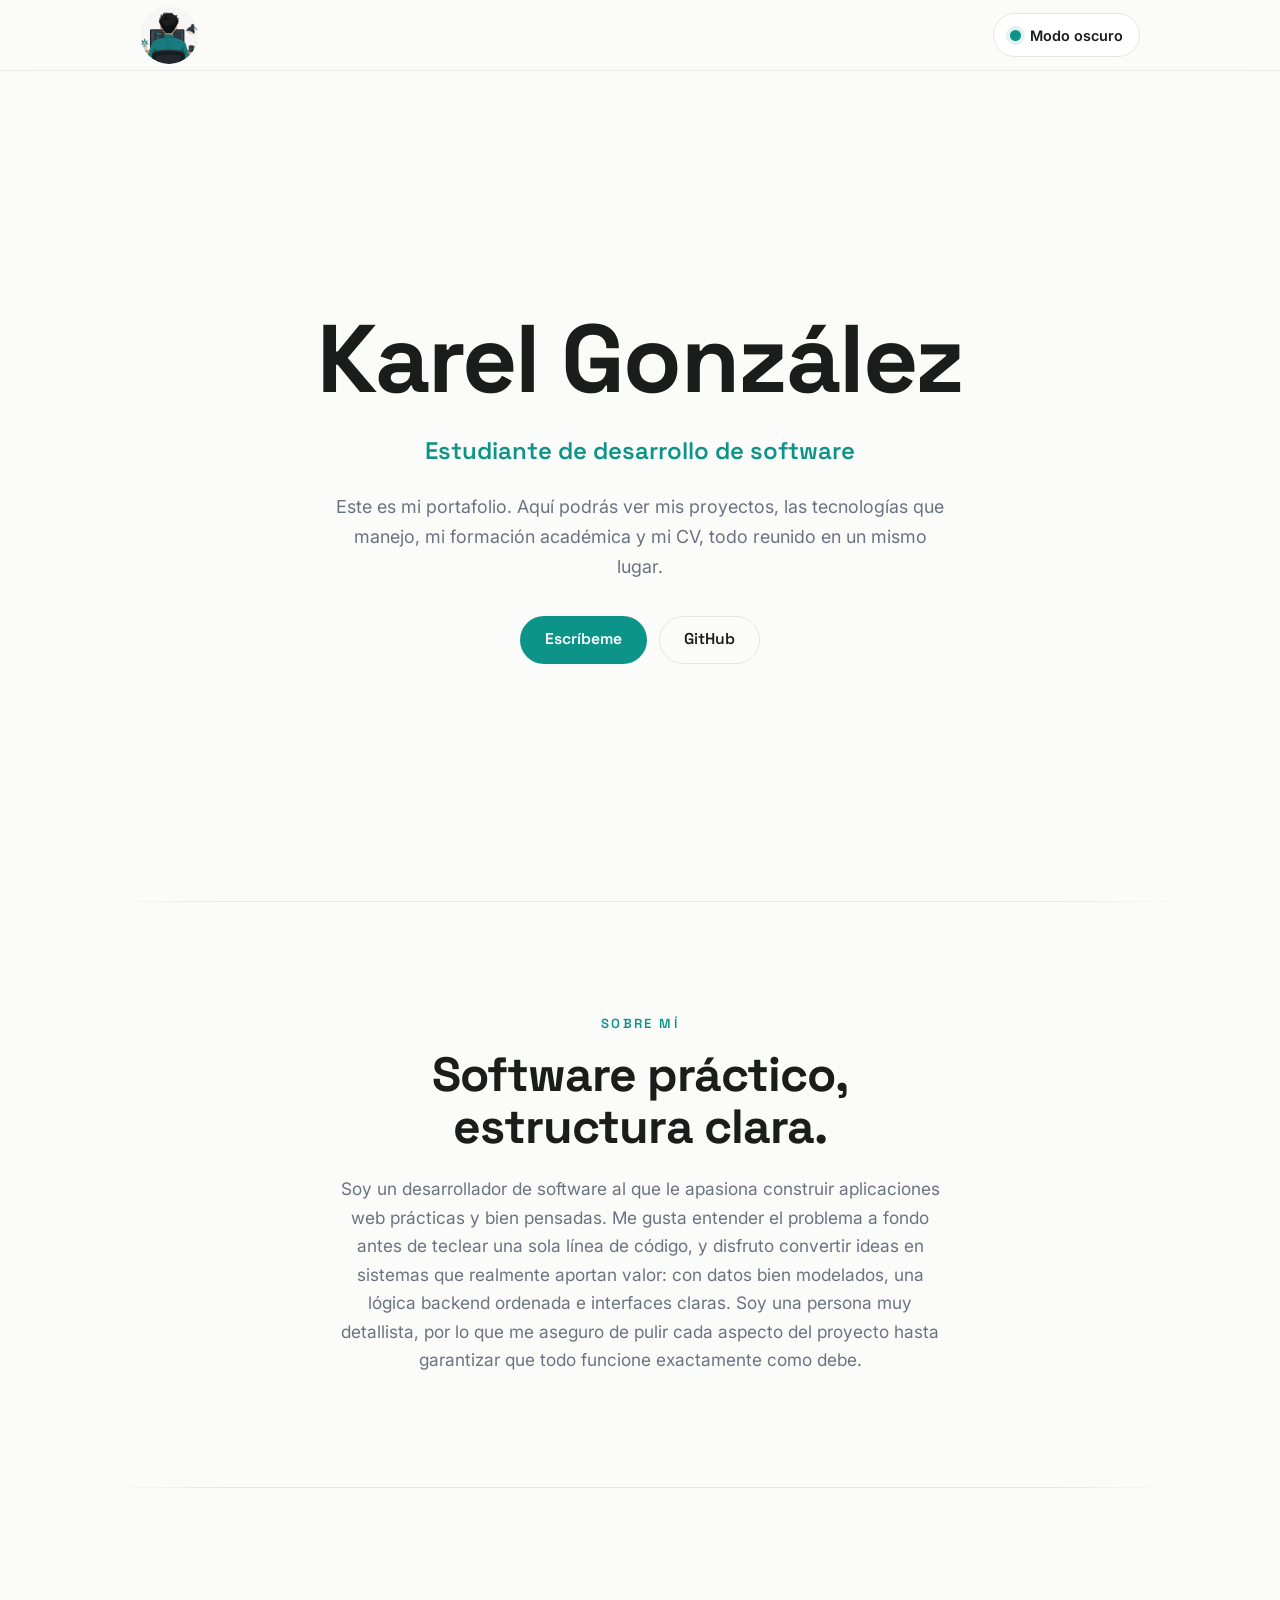
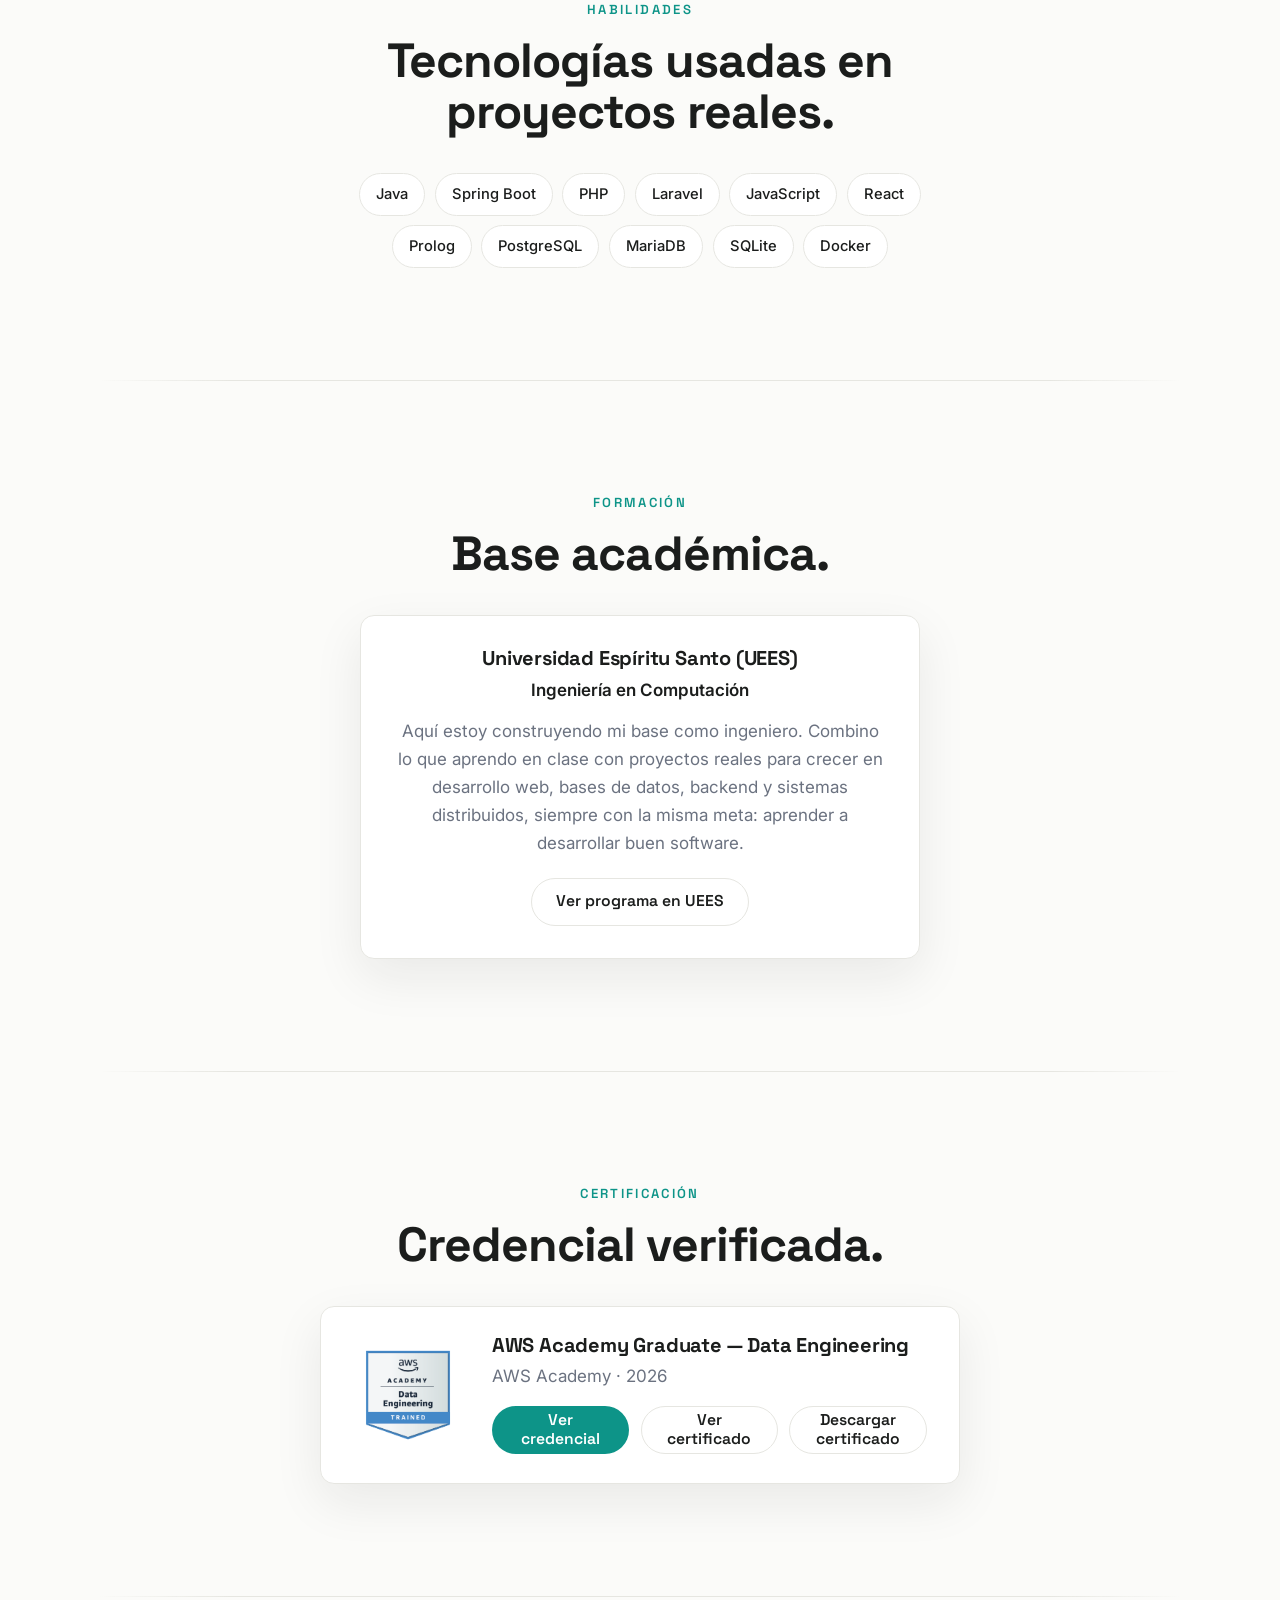
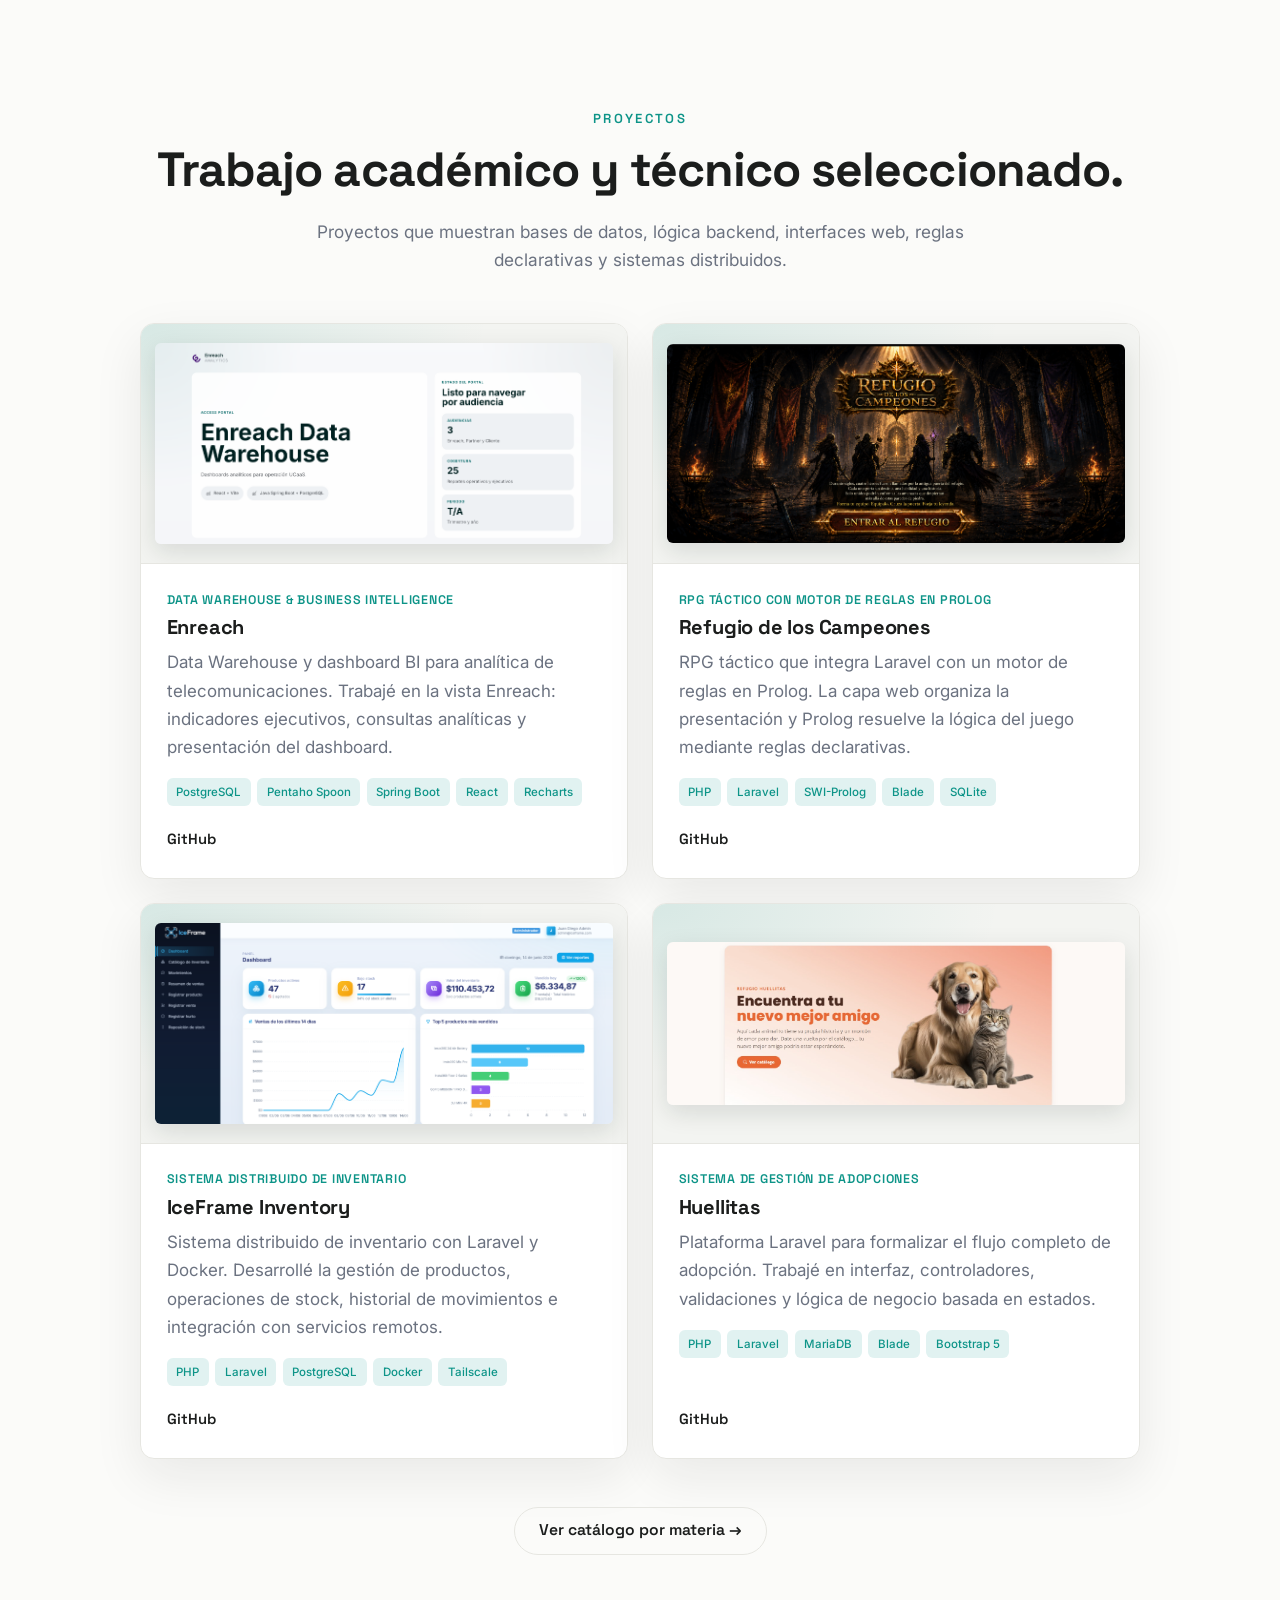
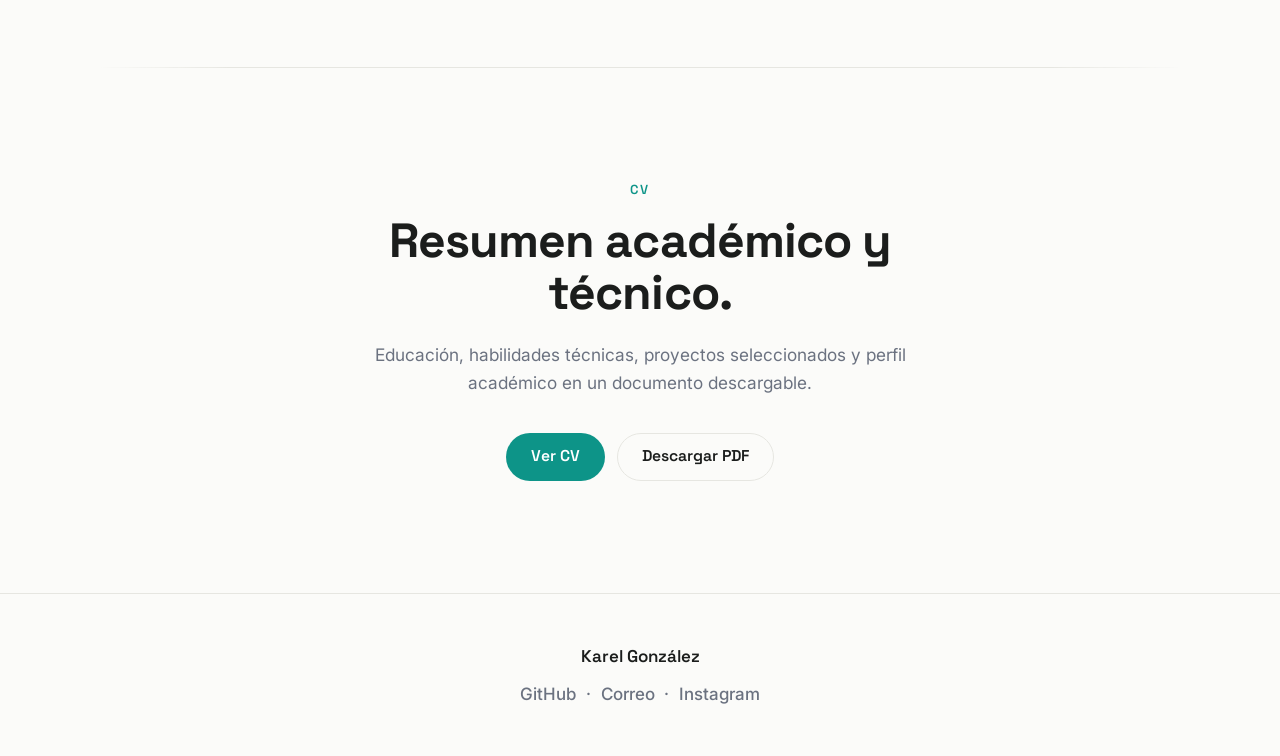
==== index.html @ 72ff8eb7 "Actualizar portafolio" ====
<!doctype html>
<html lang="es">
  <head>
    <meta charset="utf-8">
    <meta name="viewport" content="width=device-width, initial-scale=1">
    <meta
      name="description"
      content="Portafolio de Karel González, estudiante de desarrollo de software enfocado en aplicaciones web, bases de datos y lógica backend."
    >
    <title>Karel González — Portafolio</title>

    <link rel="canonical" href="https://karelgonzalezruiz.github.io/">
    <meta property="og:type" content="website">
    <meta property="og:title" content="Karel González — Portafolio">
    <meta
      property="og:description"
      content="Portafolio de Karel González, estudiante de desarrollo de software enfocado en aplicaciones web, bases de datos y lógica backend."
    >
    <meta property="og:url" content="https://karelgonzalezruiz.github.io/">
    <meta property="og:image" content="https://karelgonzalezruiz.github.io/img/logo-light.png">
    <meta name="twitter:card" content="summary">

    <link rel="preconnect" href="https://fonts.googleapis.com">
    <link rel="preconnect" href="https://fonts.gstatic.com" crossorigin>
    <link
      href="https://fonts.googleapis.com/css2?family=Inter:wght@400;500;600;700&family=Space+Grotesk:wght@500;600;700&display=swap"
      rel="stylesheet"
    >
    <link rel="icon" type="image/png" href="img/logo-light.png">
    <link rel="stylesheet" href="css/styles.css?v=20260621">
  </head>
  <body>
    <script>
      // Aplica el tema guardado antes de pintar para evitar el parpadeo (FOUC).
      (function () {
        var t = localStorage.getItem("theme");
        if (!t) t = window.matchMedia("(prefers-color-scheme: dark)").matches ? "dark" : "light";
        if (t === "dark") document.body.classList.add("dark-mode");
      })();
    </script>

    <div class="cursor-glow" aria-hidden="true"></div>

    <header class="site-header">
      <div class="wrap header-inner">
        <button class="site-logo" type="button" aria-label="Karel González — volver al inicio">
          <img class="logo-img logo-img--light" src="img/logo-light.png" alt="Avatar de Karel González" width="46" height="46">
          <img class="logo-img logo-img--dark" src="img/logo-dark.png" alt="" width="46" height="46" aria-hidden="true">
        </button>
        <button class="theme-toggle" type="button" aria-label="Cambiar tema" aria-pressed="false">
          <span class="theme-toggle__icon" aria-hidden="true"></span>
          <span class="theme-toggle__text">Modo oscuro</span>
        </button>
      </div>
    </header>

    <main id="top">
      <!-- HERO -->
      <section class="hero reveal" aria-labelledby="hero-title">
        <div class="wrap hero-inner">
          <h1 id="hero-title">Karel González</h1>
          <p class="hero-role">Estudiante de desarrollo de software</p>
          <p class="hero-lead">
            Este es mi portafolio. Aquí podrás ver mis proyectos, las tecnologías que manejo, mi
            formación académica y mi CV, todo reunido en un mismo lugar.
          </p>
          <div class="actions">
            <a class="btn btn--solid" href="https://mail.google.com/mail/?view=cm&fs=1&to=karelg2006@gmail.com&su=Contacto%20desde%20portafolio" target="_blank" rel="noreferrer">Escríbeme</a>
            <a class="btn btn--ghost" href="https://github.com/karelgonzalezruiz" target="_blank" rel="noreferrer">GitHub</a>
          </div>
        </div>
      </section>

      <!-- ABOUT -->
      <section class="section reveal" id="sobre-mi" aria-labelledby="about-title">
        <div class="wrap narrow center">
          <p class="kicker">Sobre mí</p>
          <h2 id="about-title">Software práctico, estructura clara.</h2>
          <p class="lead">
            Soy un desarrollador de software al que le apasiona construir aplicaciones web prácticas y
            bien pensadas. Me gusta entender el problema a fondo antes de teclear una sola línea de código,
            y disfruto convertir ideas en sistemas que realmente aportan valor: con datos bien modelados,
            una lógica backend ordenada e interfaces claras. Soy una persona muy detallista, por lo que me
            aseguro de pulir cada aspecto del proyecto hasta garantizar que todo funcione exactamente como debe.
          </p>
        </div>
      </section>

      <!-- SKILLS -->
      <section class="section reveal" id="habilidades" aria-labelledby="skills-title">
        <div class="wrap narrow center">
          <p class="kicker">Habilidades</p>
          <h2 id="skills-title">Tecnologías usadas en proyectos reales.</h2>
          <ul class="chips" aria-label="Habilidades técnicas">
            <li>Java</li>
            <li>Spring Boot</li>
            <li>PHP</li>
            <li>Laravel</li>
            <li>JavaScript</li>
            <li>React</li>
            <li>Prolog</li>
            <li>PostgreSQL</li>
            <li>MariaDB</li>
            <li>SQLite</li>
            <li>Docker</li>
          </ul>
        </div>
      </section>

      <!-- EDUCATION -->
      <section class="section reveal" id="formacion" aria-labelledby="education-title">
        <div class="wrap narrow center">
          <p class="kicker">Formación</p>
          <h2 id="education-title">Base académica.</h2>
          <article class="card edu-card">
            <h3>
              <a href="https://uees.edu.ec/grado/ingenieria/computacion/" target="_blank" rel="noreferrer">
                Universidad Espíritu Santo (UEES)
              </a>
            </h3>
            <p class="edu-degree">Ingeniería en Computación</p>
            <p class="muted">
              Aquí estoy construyendo mi base como ingeniero. Combino lo que aprendo en clase con
              proyectos reales para crecer en desarrollo web, bases de datos, backend y sistemas
              distribuidos, siempre con la misma meta: aprender a desarrollar buen software.
            </p>
            <a class="btn btn--ghost edu-link" href="https://uees.edu.ec/grado/ingenieria/computacion/" target="_blank" rel="noreferrer">
              Ver programa en UEES
            </a>
          </article>
        </div>
      </section>

      <!-- CERTIFICATIONS -->
      <section class="section reveal" id="certificaciones" aria-labelledby="cert-title">
        <div class="wrap narrow center">
          <p class="kicker">Certificación</p>
          <h2 id="cert-title">Credencial verificada.</h2>
          <article class="card cert-card">
            <img
              class="cert-badge"
              src="img/aws-badge.png"
              alt="Insignia AWS Academy Graduate — Data Engineering"
              loading="lazy"
            >
            <div class="cert-meta">
              <h3>AWS Academy Graduate — Data Engineering</h3>
              <p class="muted">AWS Academy · 2026</p>
              <div class="cert-actions">
                <a
                  class="btn btn--solid"
                  href="https://www.credly.com/badges/d2ea39f5-5790-429f-87a0-581896b690d8/public_url"
                  target="_blank"
                  rel="noreferrer"
                >Ver credencial</a>
                <a
                  class="btn btn--ghost"
                  href="certificado-aws.html"
                >Ver certificado</a>
                <a
                  class="btn btn--ghost"
                  href="docs/CertificadoAWS-Karel-Gonzalez.pdf"
                  download="CertificadoAWS-Karel-Gonzalez.pdf"
                  data-download
                >Descargar certificado</a>
              </div>
            </div>
          </article>
        </div>
      </section>

      <!-- PROJECTS -->
      <section class="section reveal" id="proyectos" aria-labelledby="projects-title">
        <div class="wrap center">
          <p class="kicker">Proyectos</p>
          <h2 id="projects-title">Trabajo académico y técnico seleccionado.</h2>
          <p class="lead lead--wide">
            Proyectos que muestran bases de datos, lógica backend, interfaces web, reglas declarativas
            y sistemas distribuidos.
          </p>

          <div class="projects">
            <article class="card project">
              <a class="project__media" href="https://github.com/juandifrost17/proyecto_bd2_enreach" target="_blank" rel="noreferrer">
                <img
                  src="img/enreach.png"
                  alt="Vista del sistema Enreach"
                  loading="lazy"
                >
              </a>
              <div class="project__body">
                <p class="project__label">Data Warehouse &amp; Business Intelligence</p>
                <h3>Enreach</h3>
                <p class="muted">
                  Data Warehouse y dashboard BI para analítica de telecomunicaciones. Trabajé en la vista
                  Enreach: indicadores ejecutivos, consultas analíticas y presentación del dashboard.
                </p>
                <ul class="stack">
                  <li>PostgreSQL</li>
                  <li>Pentaho Spoon</li>
                  <li>Spring Boot</li>
                  <li>React</li>
                  <li>Recharts</li>
                </ul>
                <div class="project__links">
                  <a href="https://github.com/juandifrost17/proyecto_bd2_enreach" target="_blank" rel="noreferrer">GitHub</a>
                </div>
              </div>
            </article>

            <article class="card project">
              <a class="project__media" href="https://github.com/karelgonzalezruiz/proyecto-refugio-de-campeones" target="_blank" rel="noreferrer">
                <img
                  src="img/refugio.png"
                  alt="Portada de Refugio de los Campeones"
                  loading="lazy"
                >
              </a>
              <div class="project__body">
                <p class="project__label">RPG táctico con motor de reglas en Prolog</p>
                <h3>Refugio de los Campeones</h3>
                <p class="muted">
                  RPG táctico que integra Laravel con un motor de reglas en Prolog. La capa web organiza la
                  presentación y Prolog resuelve la lógica del juego mediante reglas declarativas.
                </p>
                <ul class="stack">
                  <li>PHP</li>
                  <li>Laravel</li>
                  <li>SWI-Prolog</li>
                  <li>Blade</li>
                  <li>SQLite</li>
                </ul>
                <div class="project__links">
                  <a href="https://github.com/karelgonzalezruiz/proyecto-refugio-de-campeones" target="_blank" rel="noreferrer">GitHub</a>
                </div>
              </div>
            </article>

            <article class="card project">
              <a class="project__media" href="https://github.com/karelgonzalezruiz/proyecto-iceframe-app-inventario" target="_blank" rel="noreferrer">
                <img
                  src="img/iceframe.png"
                  alt="Dashboard de IceFrame Inventory"
                  loading="lazy"
                >
              </a>
              <div class="project__body">
                <p class="project__label">Sistema distribuido de inventario</p>
                <h3>IceFrame Inventory</h3>
                <p class="muted">
                  Sistema distribuido de inventario con Laravel y Docker. Desarrollé la gestión de productos,
                  operaciones de stock, historial de movimientos e integración con servicios remotos.
                </p>
                <ul class="stack">
                  <li>PHP</li>
                  <li>Laravel</li>
                  <li>PostgreSQL</li>
                  <li>Docker</li>
                  <li>Tailscale</li>
                </ul>
                <div class="project__links">
                  <a href="https://github.com/karelgonzalezruiz/proyecto-iceframe-app-inventario" target="_blank" rel="noreferrer">GitHub</a>
                </div>
              </div>
            </article>

            <article class="card project">
              <a class="project__media" href="https://github.com/jdsotomayorjimenez/proyecto-ldp-huellitas" target="_blank" rel="noreferrer">
                <img src="img/huellitas.png" alt="Landing page de Huellitas" loading="lazy">
              </a>
              <div class="project__body">
                <p class="project__label">Sistema de gestión de adopciones</p>
                <h3>Huellitas</h3>
                <p class="muted">
                  Plataforma Laravel para formalizar el flujo completo de adopción. Trabajé en interfaz,
                  controladores, validaciones y lógica de negocio basada en estados.
                </p>
                <ul class="stack">
                  <li>PHP</li>
                  <li>Laravel</li>
                  <li>MariaDB</li>
                  <li>Blade</li>
                  <li>Bootstrap 5</li>
                </ul>
                <div class="project__links">
                  <a href="https://github.com/jdsotomayorjimenez/proyecto-ldp-huellitas" target="_blank" rel="noreferrer">GitHub</a>
                </div>
              </div>
            </article>
          </div>

          <div class="actions actions--center catalog-cta">
            <a class="btn btn--ghost" href="catalogo.html">Ver catálogo por materia &rarr;</a>
          </div>
        </div>
      </section>

      <!-- RESUME -->
      <section class="section reveal" id="cv" aria-labelledby="resume-title">
        <div class="wrap narrow center">
          <p class="kicker">CV</p>
          <h2 id="resume-title">Resumen académico y técnico.</h2>
          <p class="lead">
            Educación, habilidades técnicas, proyectos seleccionados y perfil académico en un documento descargable.
          </p>
          <div class="actions actions--center">
            <a class="btn btn--solid" href="cv.html">Ver CV</a>
            <a class="btn btn--ghost" href="docs/CV-Karel-Gonzalez.pdf" download="CV-Karel-Gonzalez.pdf" data-download>Descargar PDF</a>
          </div>
        </div>
      </section>
    </main>

    <footer class="site-footer">
      <div class="wrap footer-inner center">
        <p class="footer-name">Karel González</p>
        <nav class="footer-nav" aria-label="Enlaces del pie de página">
          <a href="https://github.com/karelgonzalezruiz" target="_blank" rel="noreferrer">GitHub</a>
          <span aria-hidden="true">·</span>
          <a href="https://mail.google.com/mail/?view=cm&fs=1&to=karelg2006@gmail.com&su=Contacto%20desde%20portafolio" target="_blank" rel="noreferrer">Correo</a>
          <span aria-hidden="true">·</span>
          <a href="https://www.instagram.com/karel_lgr" target="_blank" rel="noreferrer">Instagram</a>
        </nav>
      </div>
    </footer>

    <script src="js/main.js?v=20260621"></script>
  </body>
</html>
---- css/styles.css ----
/* ============================================================
   Karel González — Portafolio
   Una sola idea: centrado, limpio, un acento. Light / Dark.
   ============================================================ */

:root {
  color-scheme: light;
  --bg: #fbfbf9;
  --surface: #ffffff;
  --surface-2: #f3f4f1;
  --text: #1b1d1c;
  --muted: #6b7280;
  --border: #e6e6e1;
  --accent: #0d9488;
  --accent-soft: rgba(13, 148, 136, 0.12);
  --on-accent: #ffffff;
  --shadow: 0 18px 50px rgba(20, 30, 28, 0.08);
  --radius: 14px;
  --maxw: 1080px;
  --narrow: 720px;
  --font-body: "Inter", ui-sans-serif, system-ui, -apple-system, "Segoe UI", sans-serif;
  --font-head: "Space Grotesk", var(--font-body);
}

body.dark-mode {
  color-scheme: dark;
  --bg: #0a192f;
  --surface: #112240;
  --surface-2: #0f1f3d;
  --text: #e6f1ff;
  --muted: #8892b0;
  --border: #233554;
  --accent: #64ffda;
  --accent-soft: rgba(100, 255, 218, 0.12);
  --on-accent: #0a192f;
  --shadow: 0 22px 60px rgba(0, 0, 0, 0.42);
}

* { box-sizing: border-box; }

html { scroll-behavior: smooth; }

body {
  margin: 0;
  min-width: 320px;
  background: var(--bg);
  color: var(--text);
  font-family: var(--font-body);
  font-size: 17px;
  line-height: 1.65;
  -webkit-font-smoothing: antialiased;
  transition: background-color 220ms ease, color 220ms ease;
}

a { color: inherit; text-decoration: none; }
img { display: block; max-width: 100%; }

/* Resplandor que sigue el cursor (fondo) */
.cursor-glow {
  position: fixed;
  top: 0;
  left: 0;
  z-index: -1;
  width: 620px;
  height: 620px;
  border-radius: 50%;
  pointer-events: none;
  opacity: 0;
  transform: translate(-50%, -50%);
  background: radial-gradient(circle, color-mix(in srgb, var(--accent) 22%, transparent), transparent 62%);
  transition: opacity 400ms ease;
}

body.dark-mode .cursor-glow {
  background: radial-gradient(circle, color-mix(in srgb, var(--accent) 16%, transparent), transparent 62%);
}

:focus-visible {
  outline: 3px solid var(--accent);
  outline-offset: 3px;
  border-radius: 4px;
}

/* ---------- Layout helpers ---------- */
.wrap {
  width: 100%;
  max-width: var(--maxw);
  margin-inline: auto;
  padding-inline: clamp(1.2rem, 5vw, 2.5rem);
}

.narrow { max-width: var(--narrow); }

.center { text-align: center; }
.center .actions { justify-content: center; }

.section {
  position: relative;
  padding: clamp(4rem, 9vw, 7rem) 0;
}

/* Línea divisoria centrada entre secciones */
.section::before {
  content: "";
  position: absolute;
  top: 0;
  left: 50%;
  transform: translateX(-50%);
  width: min(calc(100% - 2.4rem), var(--maxw));
  height: 1px;
  background: linear-gradient(90deg, transparent, var(--border) 12%, var(--border) 88%, transparent);
}

/* ---------- Typography ---------- */
h1, h2, h3 {
  font-family: var(--font-head);
  font-weight: 700;
  line-height: 1.08;
  letter-spacing: -0.02em;
  margin: 0;
}

h1 { font-size: clamp(3rem, 9vw, 6rem); }
h2 { font-size: clamp(2rem, 4.5vw, 3rem); }
h3 { font-size: 1.25rem; letter-spacing: -0.01em; }

.kicker {
  margin: 0 0 0.9rem;
  color: var(--accent);
  font-family: var(--font-head);
  font-size: 0.82rem;
  font-weight: 600;
  letter-spacing: 0.18em;
  text-transform: uppercase;
}

.lead {
  max-width: 56ch;
  margin: 1.4rem auto 0;
  color: var(--muted);
  font-size: 1.08rem;
}

.lead--wide { max-width: 62ch; }
.muted { color: var(--muted); margin: 0; }

.edu-link { margin-top: 1.3rem; }

.edu-card h3 a:hover { color: var(--accent); }

/* ---------- Header ---------- */
.site-header {
  position: sticky;
  top: 0;
  z-index: 30;
  background: color-mix(in srgb, var(--bg) 82%, transparent);
  backdrop-filter: blur(14px);
  border-bottom: 1px solid color-mix(in srgb, var(--border) 75%, transparent);
}

.header-inner {
  display: flex;
  align-items: center;
  justify-content: space-between;
  min-height: 70px;
}

.site-logo {
  display: inline-grid;
  place-items: center;
  width: 58px;
  height: 58px;
  padding: 0;
  border-radius: 50%;
  border: none;
  background: transparent;
  overflow: hidden;
  cursor: pointer;
  transition: transform 160ms ease, box-shadow 160ms ease;
}

.logo-img {
  width: 100%;
  height: 100%;
  object-fit: cover;
  display: block;
}

.logo-img--dark { display: none; }

body.dark-mode .logo-img--light { display: none; }
body.dark-mode .logo-img--dark { display: block; }

.site-logo:hover {
  transform: translateY(-2px);
  box-shadow: 0 0 0 3px var(--accent-soft), var(--shadow);
}

.theme-toggle {
  display: inline-flex;
  align-items: center;
  gap: 9px;
  min-height: 44px;
  padding: 0 16px;
  border-radius: 999px;
  border: 1px solid var(--border);
  background: var(--surface);
  color: var(--text);
  font-family: var(--font-body);
  font-size: 0.9rem;
  font-weight: 600;
  cursor: pointer;
  transition: border-color 160ms ease, color 160ms ease;
}

.theme-toggle:hover { border-color: var(--accent); color: var(--accent); }

.theme-toggle__icon {
  width: 11px;
  height: 11px;
  border-radius: 50%;
  background: var(--accent);
  box-shadow: 0 0 0 4px var(--accent-soft);
}

/* ---------- Hero ---------- */
.hero {
  min-height: calc(100vh - 70px);
  display: flex;
  align-items: center;
  padding: clamp(3rem, 8vw, 6rem) 0;
}

.hero-inner {
  display: flex;
  flex-direction: column;
  align-items: center;
  text-align: center;
}

.hero-role {
  margin: 1.2rem 0 0;
  color: var(--accent);
  font-family: var(--font-head);
  font-size: clamp(1.1rem, 2.4vw, 1.5rem);
  font-weight: 600;
}

.hero-lead {
  max-width: 56ch;
  margin: 1.4rem 0 0;
  color: var(--muted);
  font-size: 1.12rem;
}

/* ---------- Buttons ---------- */
.actions {
  display: flex;
  flex-wrap: wrap;
  gap: 0.8rem;
  margin-top: 2.2rem;
}

.actions--center { justify-content: center; }

.btn {
  display: inline-flex;
  align-items: center;
  justify-content: center;
  min-height: 48px;
  padding: 0 1.5rem;
  border-radius: 999px;
  font-family: var(--font-head);
  font-weight: 600;
  font-size: 0.98rem;
  border: 1px solid transparent;
  cursor: pointer;
  transition: transform 160ms ease, background-color 160ms ease, color 160ms ease, border-color 160ms ease;
}

.btn--solid {
  background: var(--accent);
  color: var(--on-accent);
}

.btn--solid:hover { transform: translateY(-2px); filter: brightness(1.05); }

.btn--ghost {
  background: transparent;
  border-color: var(--border);
  color: var(--text);
}

.btn--ghost:hover {
  border-color: var(--accent);
  color: var(--accent);
  transform: translateY(-2px);
}

/* ---------- Cards (shared) ---------- */
.card {
  border: 1px solid var(--border);
  border-radius: var(--radius);
  background: var(--surface);
  box-shadow: var(--shadow);
}

/* ---------- Education ---------- */
.edu-card {
  margin: 2.2rem auto 0;
  max-width: 560px;
  padding: 2rem;
}

.edu-degree { margin: 0.4rem 0 0.8rem; color: var(--text); font-weight: 600; }

/* ---------- Skills ---------- */
.chips {
  display: flex;
  flex-wrap: wrap;
  justify-content: center;
  gap: 0.6rem;
  margin: 2.2rem 0 0;
  padding: 0;
  list-style: none;
}

.chips li {
  padding: 0.5rem 1rem;
  border: 1px solid var(--border);
  border-radius: 999px;
  background: var(--surface);
  color: var(--text);
  font-size: 0.92rem;
  font-weight: 500;
  transition: border-color 160ms ease, color 160ms ease, transform 160ms ease;
}

.chips li:hover {
  border-color: var(--accent);
  color: var(--accent);
  transform: translateY(-2px);
}

/* ---------- Certification ---------- */
.cert-card {
  display: flex;
  align-items: center;
  gap: 1.8rem;
  max-width: 760px;
  margin: 2.2rem auto 0;
  padding: 1.8rem 2rem;
  text-align: left;
}

.cert-badge { width: 110px; height: auto; flex-shrink: 0; }

.cert-meta h3 { margin-bottom: 0.3rem; }

.cert-actions {
  display: grid;
  grid-template-columns: repeat(3, minmax(0, 1fr));
  justify-content: center;
  gap: 0.7rem;
  width: 100%;
  max-width: 620px;
  margin-top: 1rem;
}

.cert-actions .btn {
  width: 100%;
  min-width: 0;
  padding-inline: 1rem;
  text-align: center;
  line-height: 1.2;
  white-space: normal;
}

/* ---------- Projects ---------- */
.projects {
  display: grid;
  grid-template-columns: repeat(2, 1fr);
  gap: 1.5rem;
  margin-top: 3rem;
  text-align: left;
}

.project {
  display: flex;
  flex-direction: column;
  overflow: hidden;
  transition: transform 200ms ease, border-color 200ms ease, box-shadow 200ms ease;
}

.project:hover {
  transform: translateY(-4px);
  border-color: color-mix(in srgb, var(--accent) 50%, var(--border));
}

.project__media {
  display: grid;
  place-items: center;
  height: 240px;
  padding: 14px;
  overflow: hidden;
  background:
    radial-gradient(130% 130% at 0% 0%, var(--accent-soft), transparent 55%),
    var(--surface-2);
  border-bottom: 1px solid var(--border);
}

.project__media img {
  max-width: 100%;
  max-height: 100%;
  width: auto;
  height: auto;
  border-radius: 6px;
  box-shadow: 0 8px 24px rgba(20, 30, 28, 0.12);
  transition: transform 320ms ease;
}

.project:hover .project__media img { transform: scale(1.03); }

.project__body {
  display: flex;
  flex-direction: column;
  flex: 1;
  padding: 1.6rem;
}

.project__label {
  margin: 0 0 0.45rem;
  color: var(--accent);
  font-family: var(--font-head);
  font-size: 0.78rem;
  font-weight: 600;
  letter-spacing: 0.06em;
  text-transform: uppercase;
}

.project__body h3 { margin-bottom: 0.6rem; }

.stack {
  display: flex;
  flex-wrap: wrap;
  gap: 0.4rem;
  margin: 1.1rem 0 0;
  padding: 0;
  list-style: none;
}

.stack li {
  padding: 0.28rem 0.6rem;
  border-radius: 6px;
  background: var(--accent-soft);
  color: var(--accent);
  font-size: 0.72rem;
  font-weight: 500;
  white-space: nowrap;
}

.project__links {
  display: flex;
  gap: 1.2rem;
  margin-top: auto;
  padding-top: 1.3rem;
}

.project__links a {
  font-family: var(--font-head);
  font-weight: 600;
  font-size: 0.92rem;
  color: var(--text);
  border-bottom: 1px solid transparent;
  transition: color 160ms ease, border-color 160ms ease;
}

.project__links a:hover { color: var(--accent); border-color: var(--accent); }

/* ---------- Catálogo: botón "volver" y títulos de subpáginas ---------- */
.catalog-cta { margin-top: 3rem; }

/* Título de subpáginas (catálogo y materias): cabe en una sola línea */
.page-title { font-size: clamp(2.2rem, 6vw, 3.4rem); }

/* ---------- Catálogo: tarjetas de materias ---------- */
.subjects {
  display: grid;
  grid-template-columns: repeat(3, 1fr);
  gap: 1.5rem;
  margin-top: 3rem;
  text-align: left;
}

.subject-card {
  display: flex;
  flex-direction: column;
  padding: 1.8rem;
  transition: transform 200ms ease, border-color 200ms ease, box-shadow 200ms ease;
}

.subject-card:hover {
  transform: translateY(-4px);
  border-color: color-mix(in srgb, var(--accent) 50%, var(--border));
}

.subject-card__count {
  align-self: flex-start;
  padding: 0.3rem 0.7rem;
  border-radius: 999px;
  background: var(--accent-soft);
  color: var(--accent);
  font-family: var(--font-head);
  font-size: 0.78rem;
  font-weight: 600;
}

.subject-card h3 { margin: 1rem 0 0.5rem; }

.subject-card .muted { flex: 1; }

.subject-card__go {
  margin-top: 1.3rem;
  font-family: var(--font-head);
  font-weight: 600;
  font-size: 0.92rem;
  color: var(--accent);
}

/* Una sola tarjeta de proyecto: centrada y con ancho contenido */
.projects--single {
  grid-template-columns: minmax(0, 520px);
  justify-content: center;
}

/* ---------- Footer ---------- */
.site-footer {
  padding: 3rem 0;
  border-top: 1px solid var(--border);
  color: var(--muted);
}

.footer-inner { display: grid; gap: 0.6rem; }
.footer-name { margin: 0; font-family: var(--font-head); font-weight: 600; color: var(--text); }

.footer-nav {
  display: flex;
  justify-content: center;
  gap: 0.6rem;
  font-weight: 500;
}

.footer-nav a:hover { color: var(--accent); }

/* ---------- Reveal on scroll ---------- */
.reveal {
  opacity: 0;
  transform: translateY(22px);
  transition: opacity 600ms ease, transform 600ms ease;
}

.reveal.is-visible { opacity: 1; transform: none; }

/* ---------- Responsive ---------- */
@media (max-width: 768px) {
  .projects { grid-template-columns: 1fr; }
  .cert-card { flex-direction: column; text-align: center; }
  .cert-actions { max-width: 100%; }
  .hero { min-height: auto; }
  .subjects { grid-template-columns: 1fr; }
}

@media (max-width: 480px) {
  .theme-toggle__text {
    max-width: 90px;
    overflow: hidden;
    text-overflow: ellipsis;
    white-space: nowrap;
  }
}

@media (prefers-reduced-motion: reduce) {
  *, *::before, *::after {
    scroll-behavior: auto !important;
    transition-duration: 0.01ms !important;
    animation: none !important;
  }
  .reveal { opacity: 1; transform: none; }
}
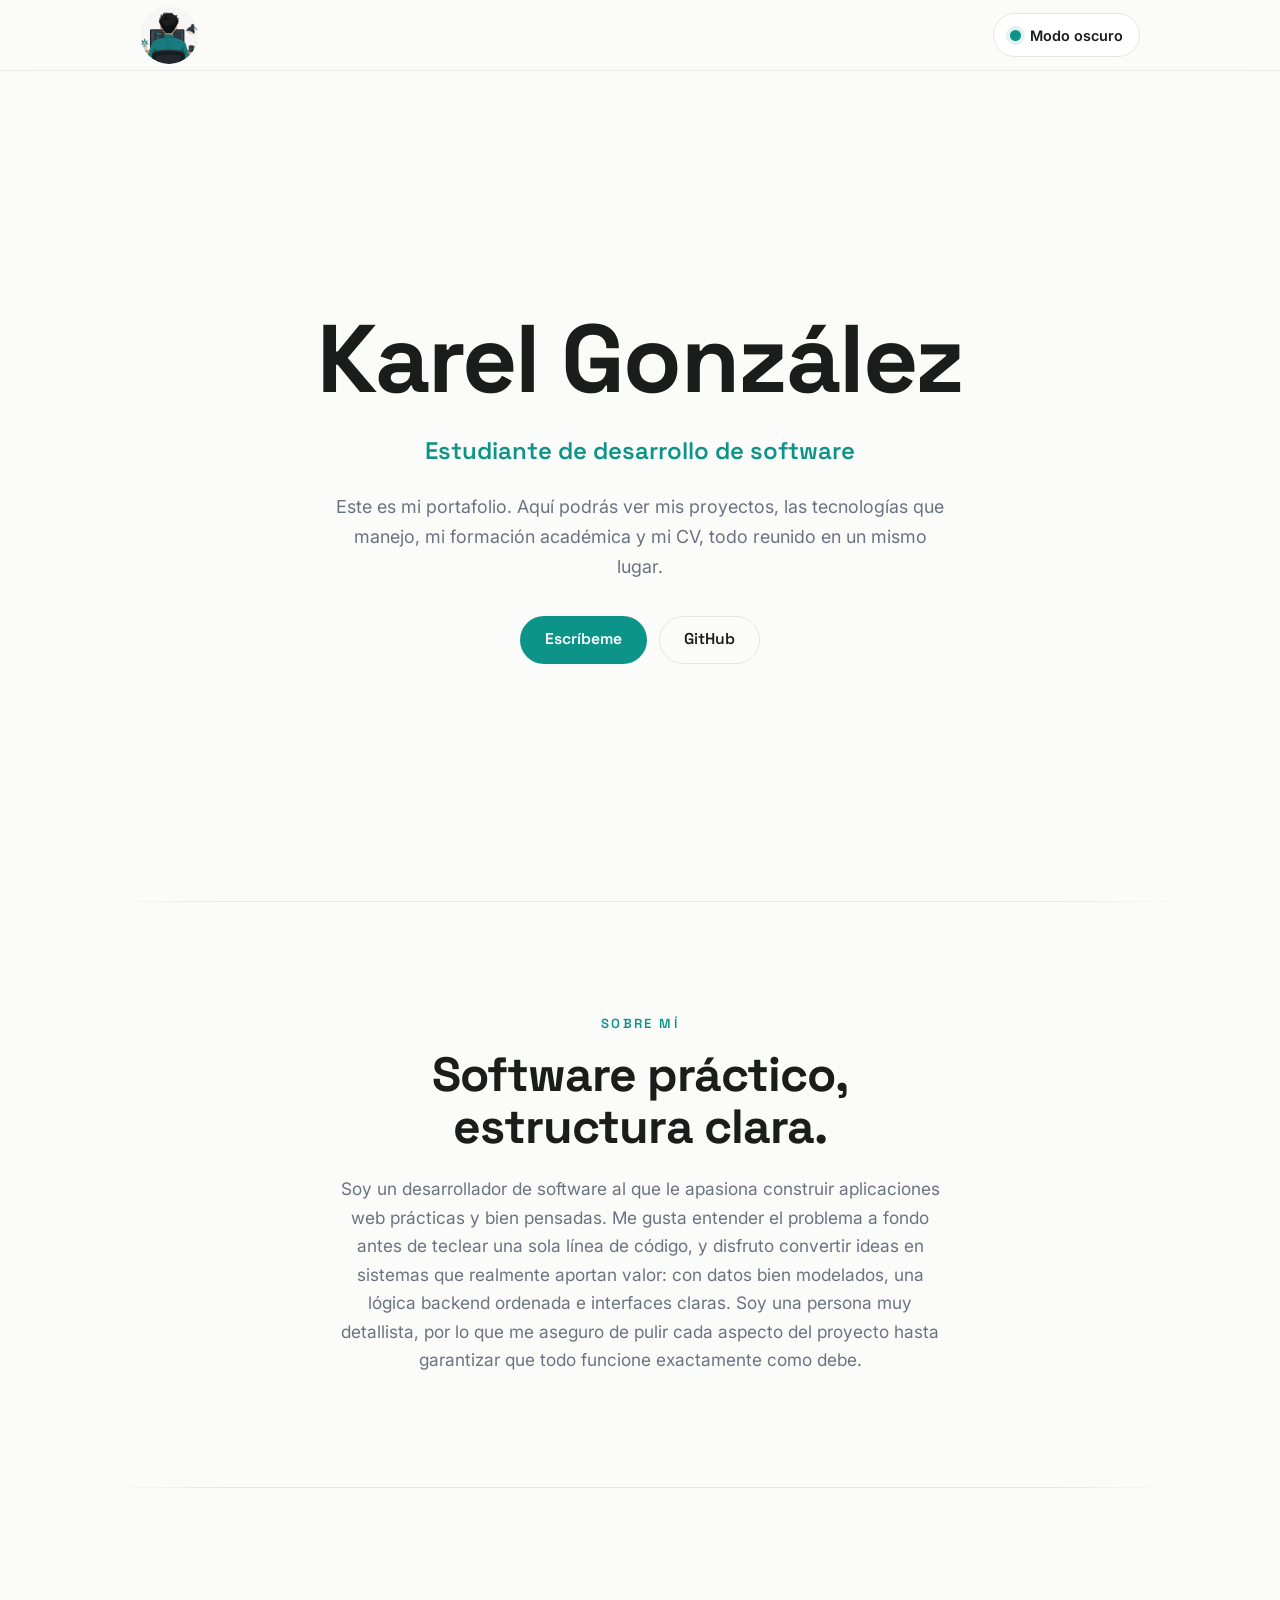
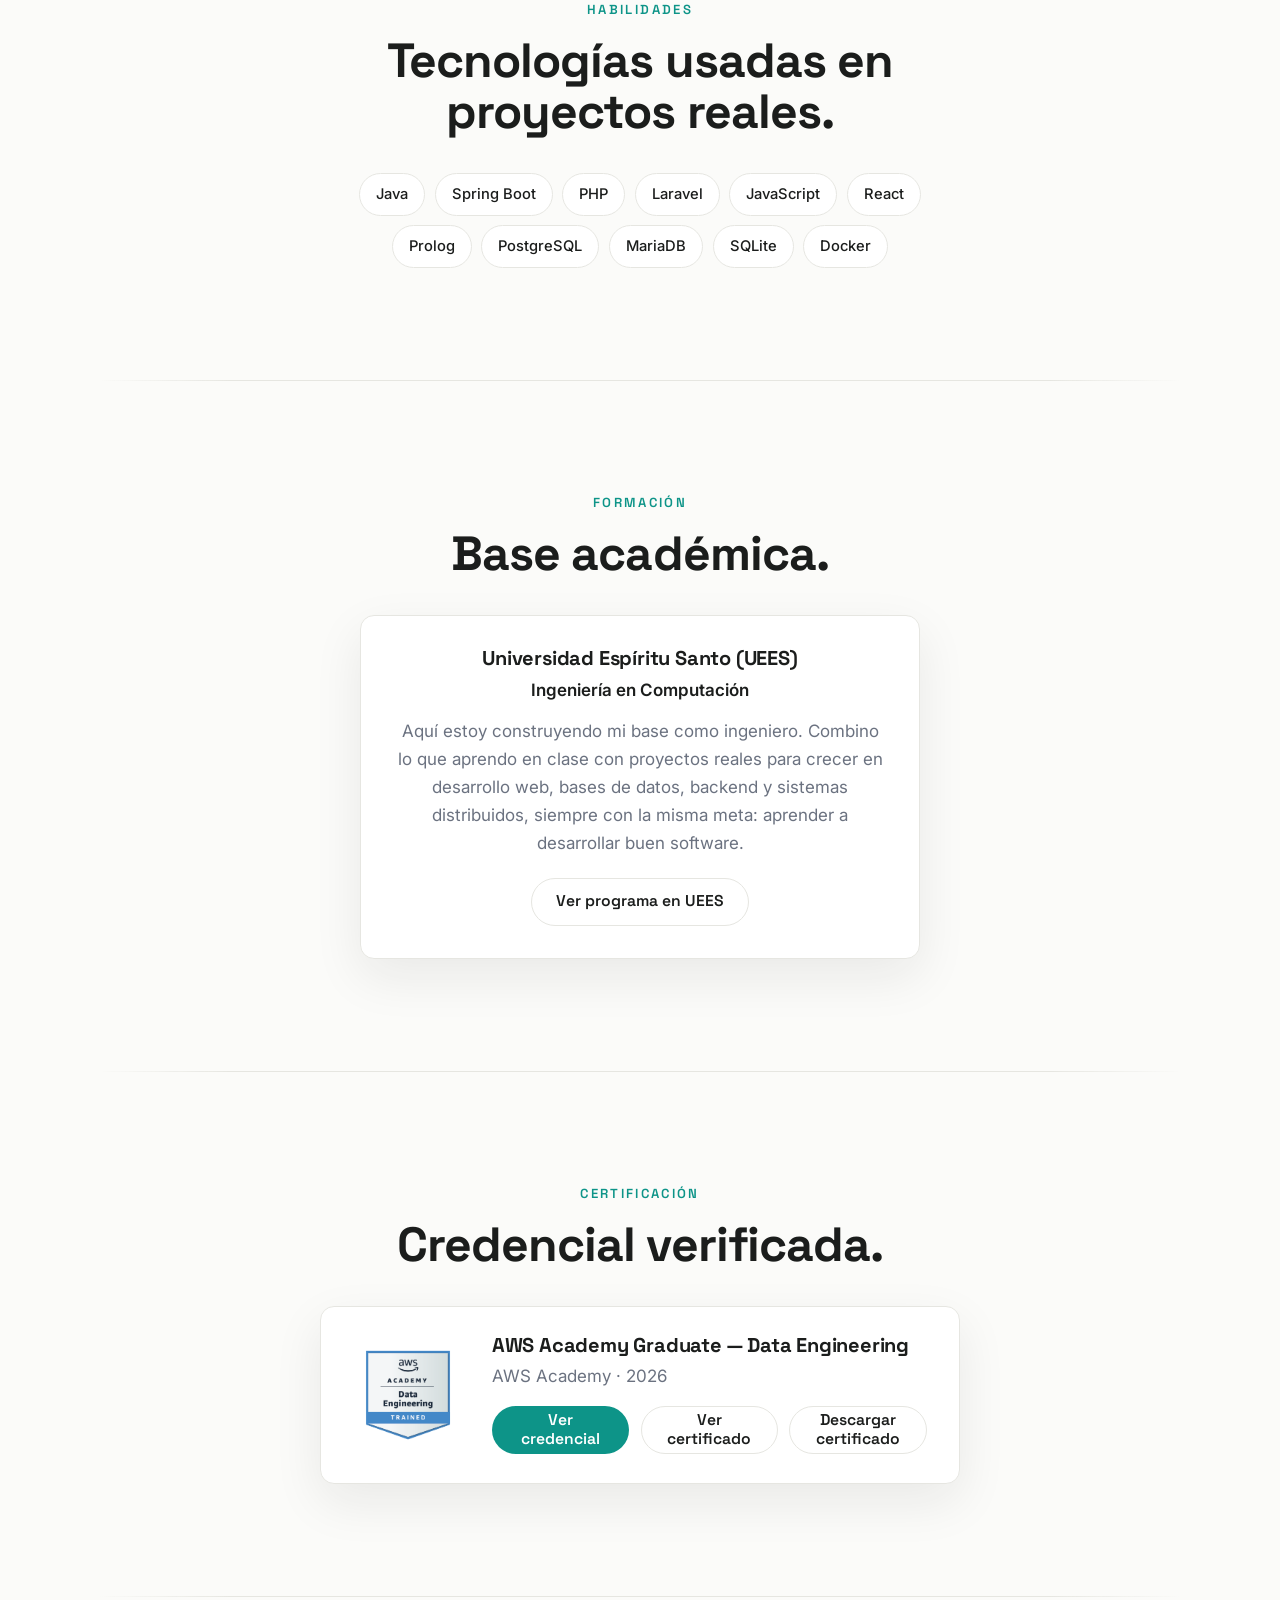
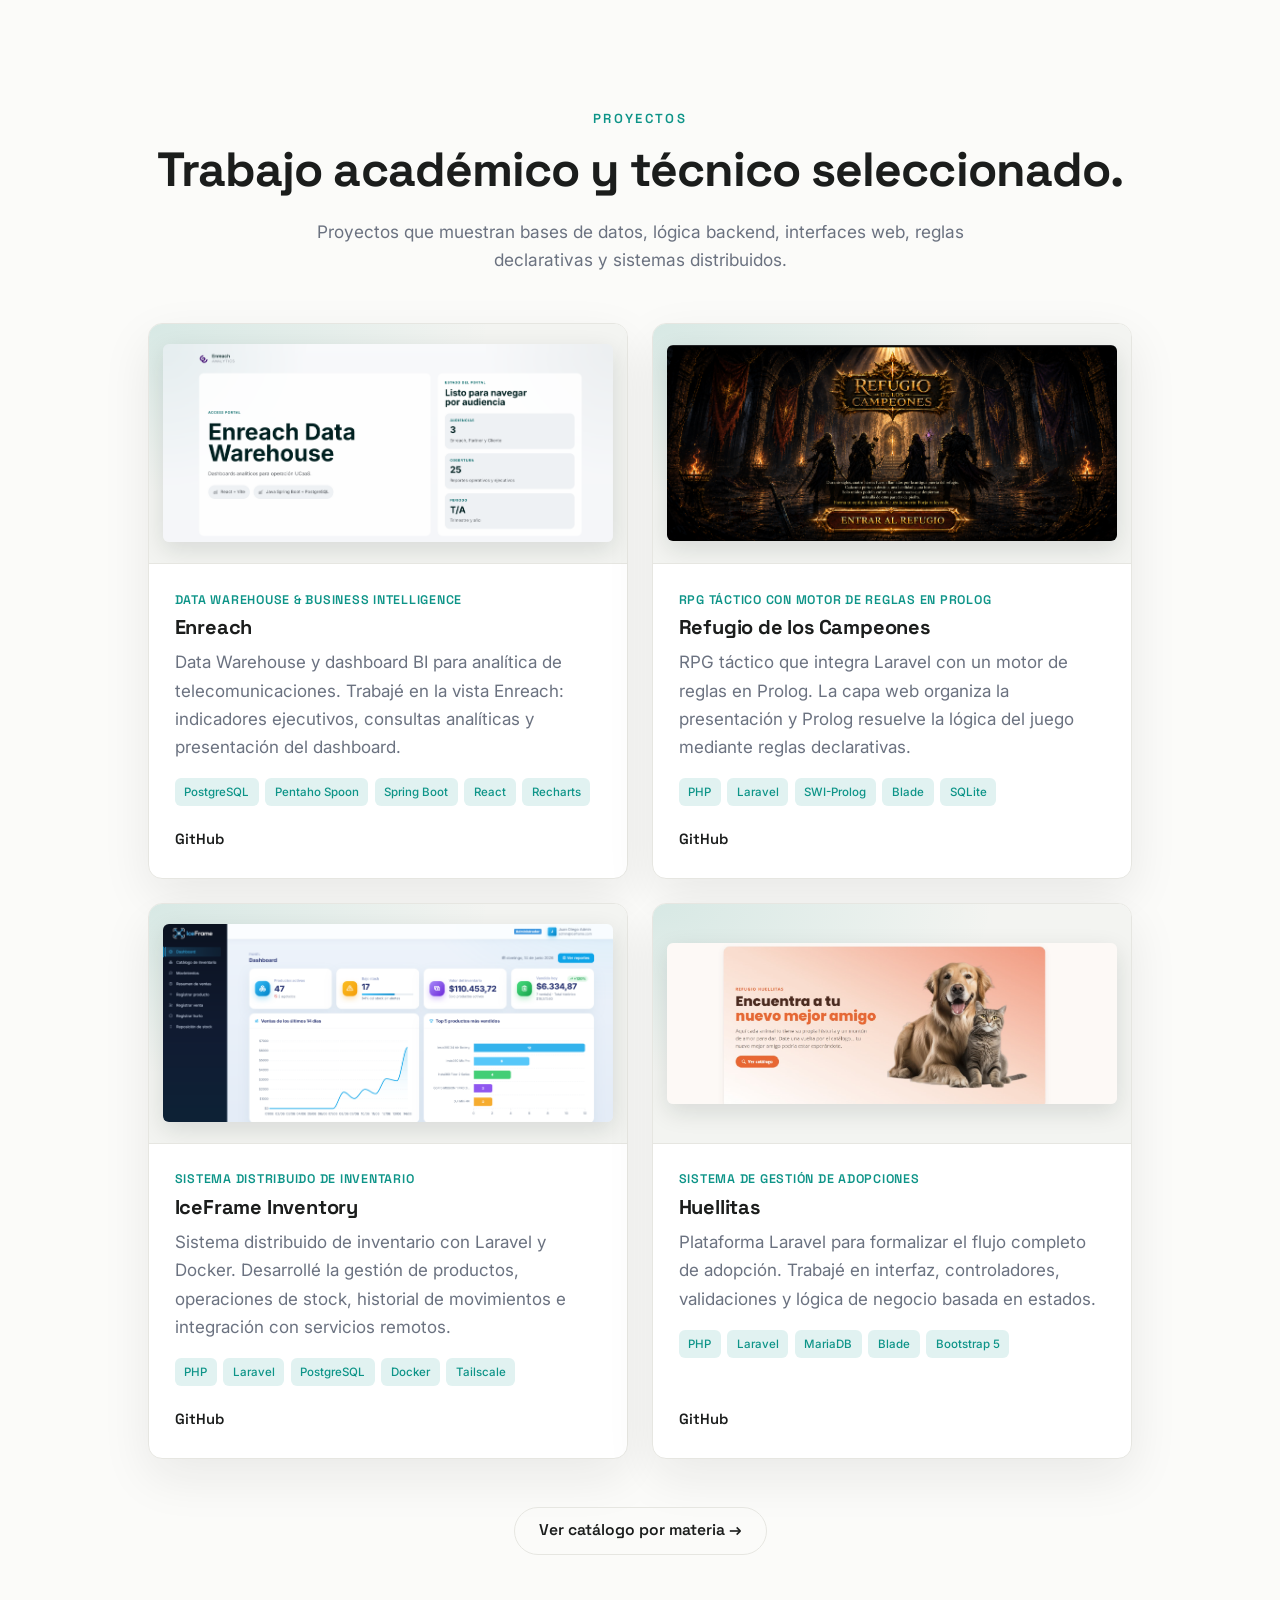
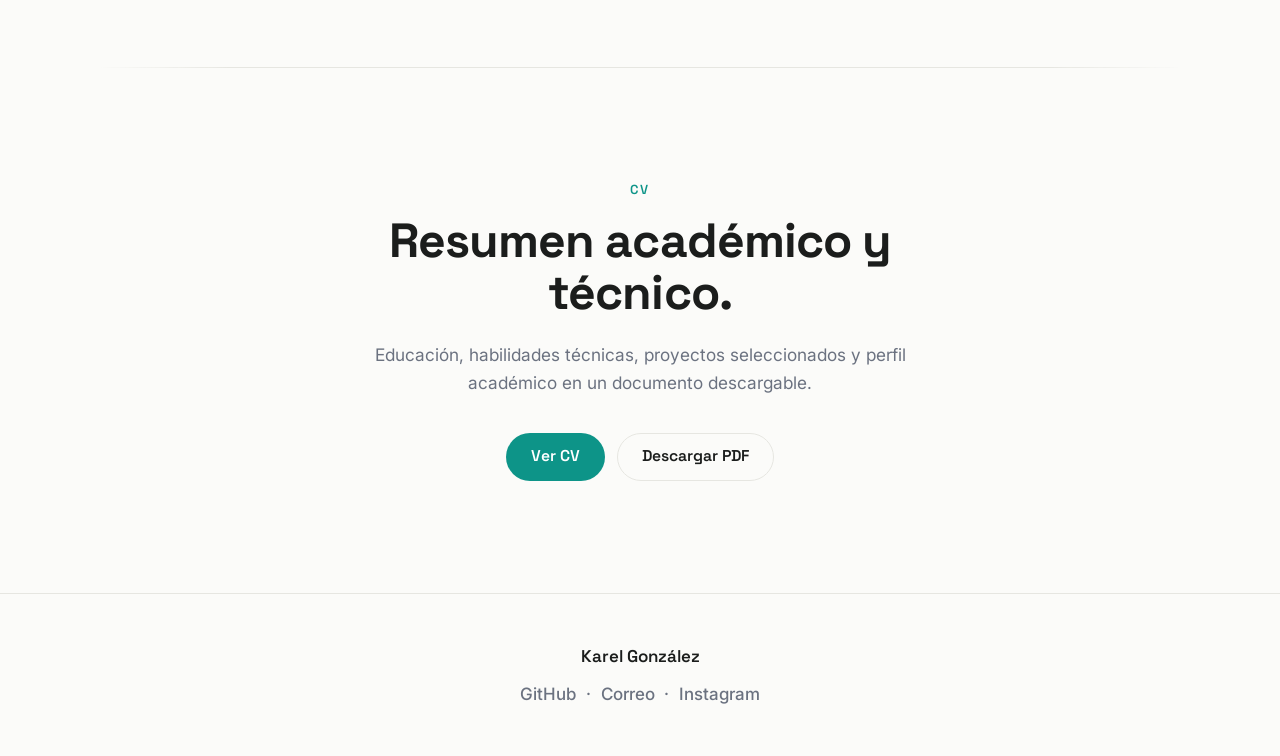
==== commit 6b26e139: "Actualizar portafolio" ====
--- a/index.html
+++ b/index.html
@@ -27,7 +27,7 @@
       rel="stylesheet"
     >
     <link rel="icon" type="image/png" href="img/logo-light.png">
-    <link rel="stylesheet" href="css/styles.css?v=20260621">
+    <link rel="stylesheet" href="css/styles.css?v=20260621b">
   </head>
   <body>
     <script>
@@ -324,6 +324,6 @@
       </div>
     </footer>
 
-    <script src="js/main.js?v=20260621"></script>
+    <script src="js/main.js?v=20260621b"></script>
   </body>
 </html>
--- a/css/styles.css
+++ b/css/styles.css
@@ -18,6 +18,7 @@
   --radius: 14px;
   --maxw: 1080px;
   --narrow: 720px;
+  --card-w: 480px;
   --font-body: "Inter", ui-sans-serif, system-ui, -apple-system, "Segoe UI", sans-serif;
   --font-head: "Space Grotesk", var(--font-body);
 }
@@ -378,16 +379,21 @@
 
 /* ---------- Projects ---------- */
 .projects {
-  display: grid;
-  grid-template-columns: repeat(2, 1fr);
+  display: flex;
+  flex-wrap: wrap;
+  justify-content: center;
   gap: 1.5rem;
   margin-top: 3rem;
   text-align: left;
 }
 
+/* Todas las tarjetas de proyecto miden lo mismo en cualquier página. */
 .project {
   display: flex;
   flex-direction: column;
+  flex: 0 1 var(--card-w);
+  width: var(--card-w);
+  max-width: 100%;
   overflow: hidden;
   transition: transform 200ms ease, border-color 200ms ease, box-shadow 200ms ease;
 }
@@ -527,9 +533,8 @@
   color: var(--accent);
 }
 
-/* Una sola tarjeta de proyecto: centrada y con ancho contenido */
+/* Una sola tarjeta de proyecto: mismo tamaño que las demás y centrada. */
 .projects--single {
-  grid-template-columns: minmax(0, 520px);
   justify-content: center;
 }
 
@@ -563,7 +568,6 @@
 
 /* ---------- Responsive ---------- */
 @media (max-width: 768px) {
-  .projects { grid-template-columns: 1fr; }
   .cert-card { flex-direction: column; text-align: center; }
   .cert-actions { max-width: 100%; }
   .hero { min-height: auto; }
